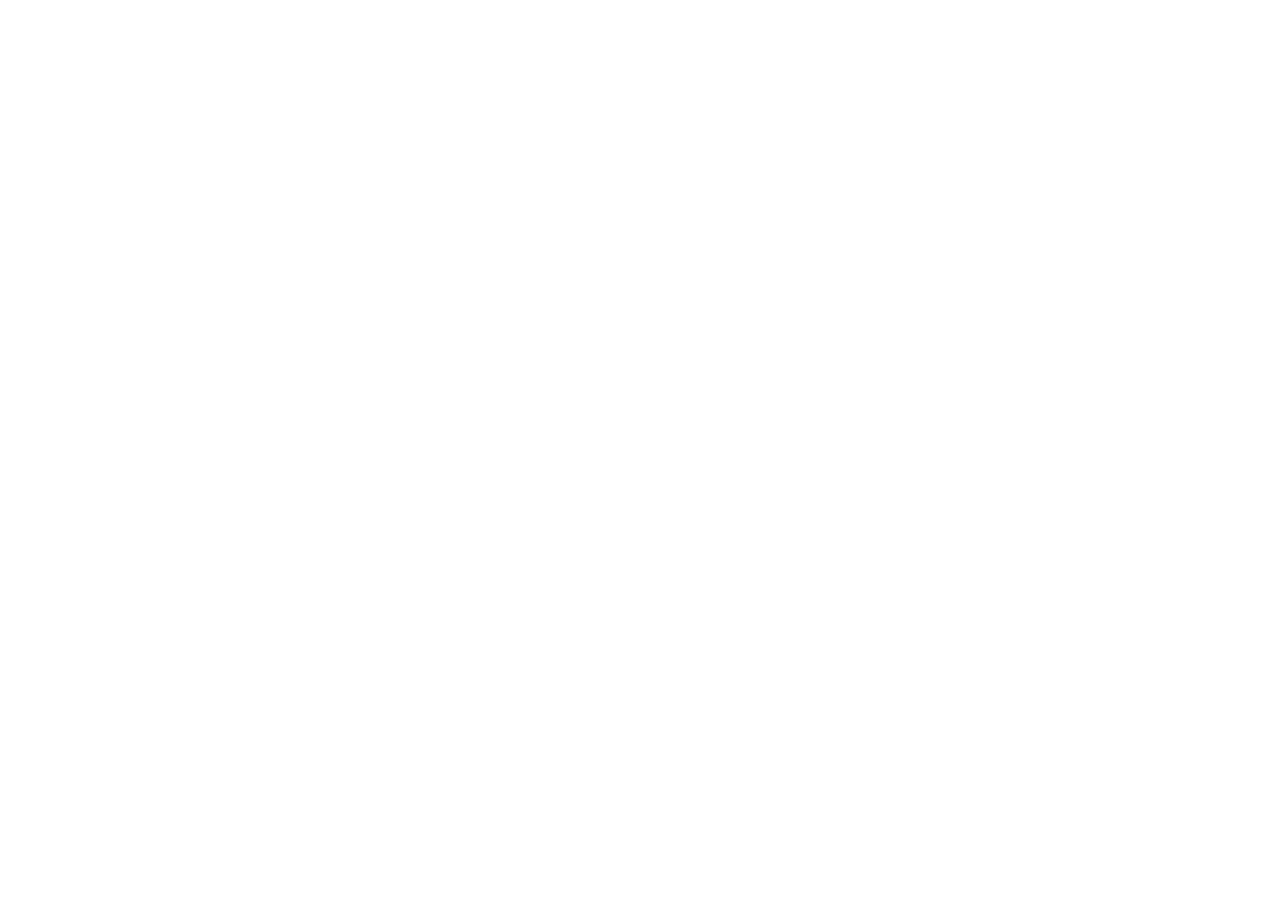
==== index.html @ 0e606dac "init commit" ====
<!DOCTYPE html>
<html lang="en">
  <head>
    <meta charset="UTF-8" />
    <meta name="viewport" content="width=device-width, initial-scale=1.0" />
    <link rel="stylesheet" href="./css/style.css" />
    <title>Book App</title>
  </head>
  <body></body>
</html>
---- css/style.css ----
html {
  box-sizing: border-box;
  scroll-behavior: smooth;
}

*,
*::after,
*::before {
  box-sizing: inherit;
}

ul,
ol {
  padding: 0;
}

body,
h1,
h2,
h3,
h4,
h5,
h6,
p,
ul[class],
ol[class],
li,
figure,
figcaption,
blockquote,
dl,
dd {
  margin: 0;
}

ul[class] {
  list-style: none;
}

img {
  max-width: 100%;
  display: block;
}

input,
button,
textarea,
select {
  font: inherit;
}

html,
body {
  height: 100%;
  width: 100%;
}

body {
  background-color: white;
}
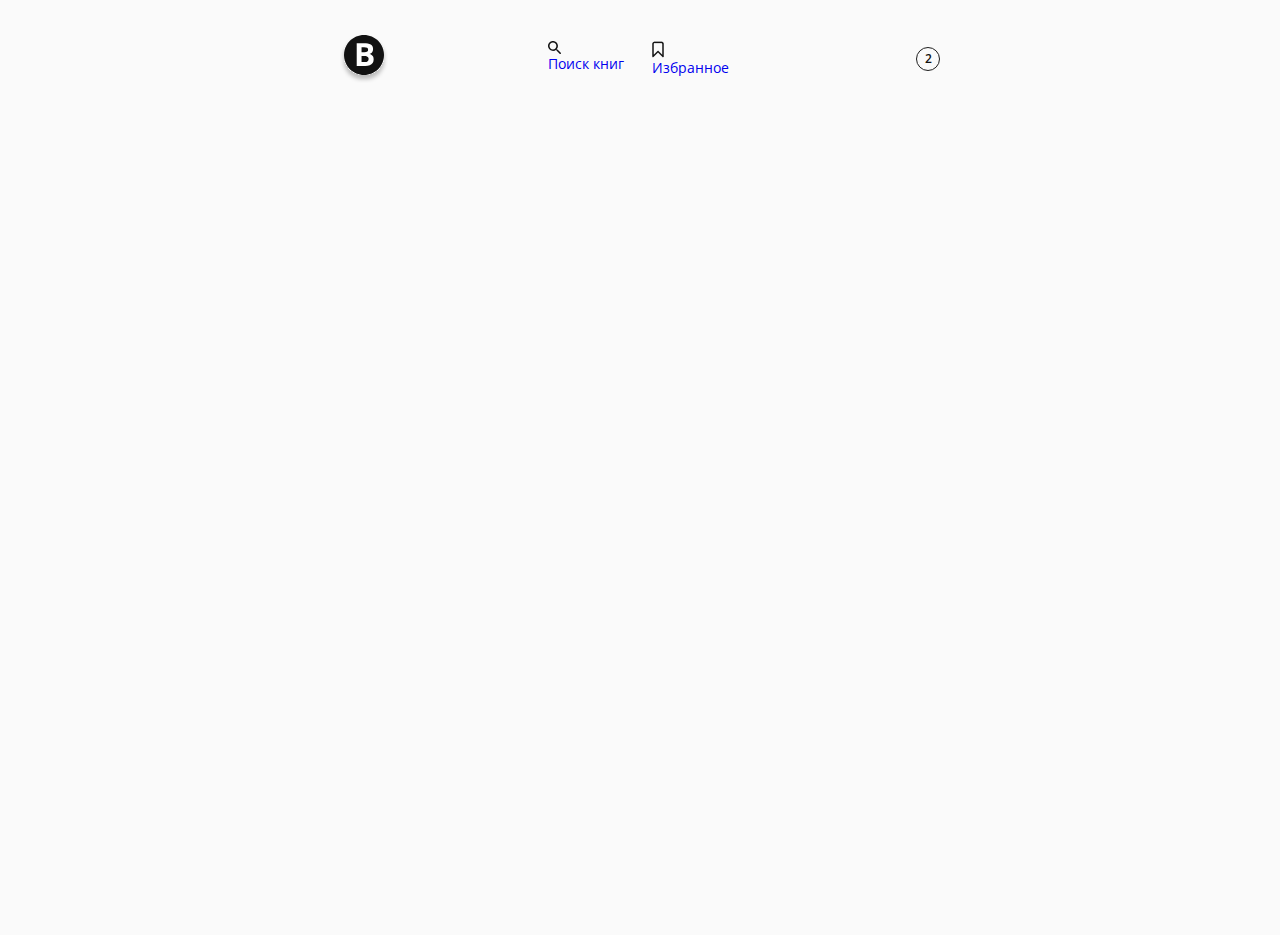
==== commit c8a39cde: "feat: add header" ====
--- a/index.html
+++ b/index.html
@@ -4,7 +4,43 @@
     <meta charset="UTF-8" />
     <meta name="viewport" content="width=device-width, initial-scale=1.0" />
     <link rel="stylesheet" href="./css/style.css" />
+    <link rel="preconnect" href="https://fonts.googleapis.com" />
+    <link rel="preconnect" href="https://fonts.gstatic.com" crossorigin />
+    <link
+      href="https://fonts.googleapis.com/css2?family=Open+Sans:wght@300;400;600;700&display=swap"
+      rel="stylesheet"
+    />
     <title>Book App</title>
   </head>
-  <body></body>
+  <body>
+    <header class="header">
+      <div class="container">
+        <div class="header__top-inner">
+          <a class="logo" href="#">
+            <img class="logo__img" src="./assets/images/logo.svg" alt="logo" />
+          </a>
+          <nav class="menu">
+            <ul class="menu__list">
+              <li class="menu__list-item">
+                <a href="#"><img class="menu__list-icon" src="./assets/images/search-icon.svg" /> Поиск книг</a>
+              </li>
+              <li class="menu__list-item">
+                <a href="#"><img class="menu__list-icon" src="./assets/images/bookmate-icon.png" /> Избранное</a>
+              </li>
+            </ul>
+          </nav>
+          <div class="circle">
+            <span class="circle-value">2</span>
+          </div>
+        </div>
+      </div>
+    </header>
+
+    <section class="search">
+      <div class="container"></div>
+    </section>
+    <section class="books">
+      <div class="container"></div>
+    </section>
+  </body>
 </html>
--- a/css/style.css
+++ b/css/style.css
@@ -49,12 +49,89 @@
   font: inherit;
 }
 
+a:visited {
+  color: inherit;
+}
+
 html,
 body {
   height: 100%;
   width: 100%;
 }
 
+:root {
+  --color-white: #fafafa;
+  --color-gray: #dedede;
+  --color-black: #1e1e1e;
+  --color-black-font: #121212;
+  --main-font: 'Open sans', sans-serif;
+}
+
 body {
-  background-color: white;
+  background-color: var(--color-white);
+  font-family: var(--main-font);
+  min-width: 320px;
+  overflow-x: hidden;
 }
+
+.container {
+  max-width: 600px;
+  margin: 0 auto;
+}
+
+.header {
+  margin-top: 35px;
+}
+
+.header__top-inner {
+  display: flex;
+  align-items: center;
+  justify-content: space-between;
+}
+
+.menu {
+  display: flex;
+}
+
+.menu__list {
+  display: flex;
+  align-self: center;
+  color: var(--color-black-font);
+  list-style: none;
+  font-size: 14px;
+  font-style: normal;
+  font-weight: 400;
+  line-height: 20px;
+  letter-spacing: 0.1px;
+}
+
+.menu__list-item {
+  margin-right: 27px;
+}
+
+.menu__list-item a {
+  text-decoration: none;
+}
+
+.menu__list-item:hover {
+  text-shadow: 0px 4px 4px 0px rgba(0, 0, 0, 0.25);
+  font-weight: 700;
+}
+
+.circle {
+  width: 24px;
+  height: 24px;
+  border-radius: 50%;
+  border: 1px solid var(--color-black);
+  display: flex;
+  justify-content: center;
+  align-items: center;
+}
+
+.circle-value {
+  color: var(--color-black-font);
+  font-size: 12px;
+  font-style: normal;
+  font-weight: 600;
+  line-height: 32px;
+}
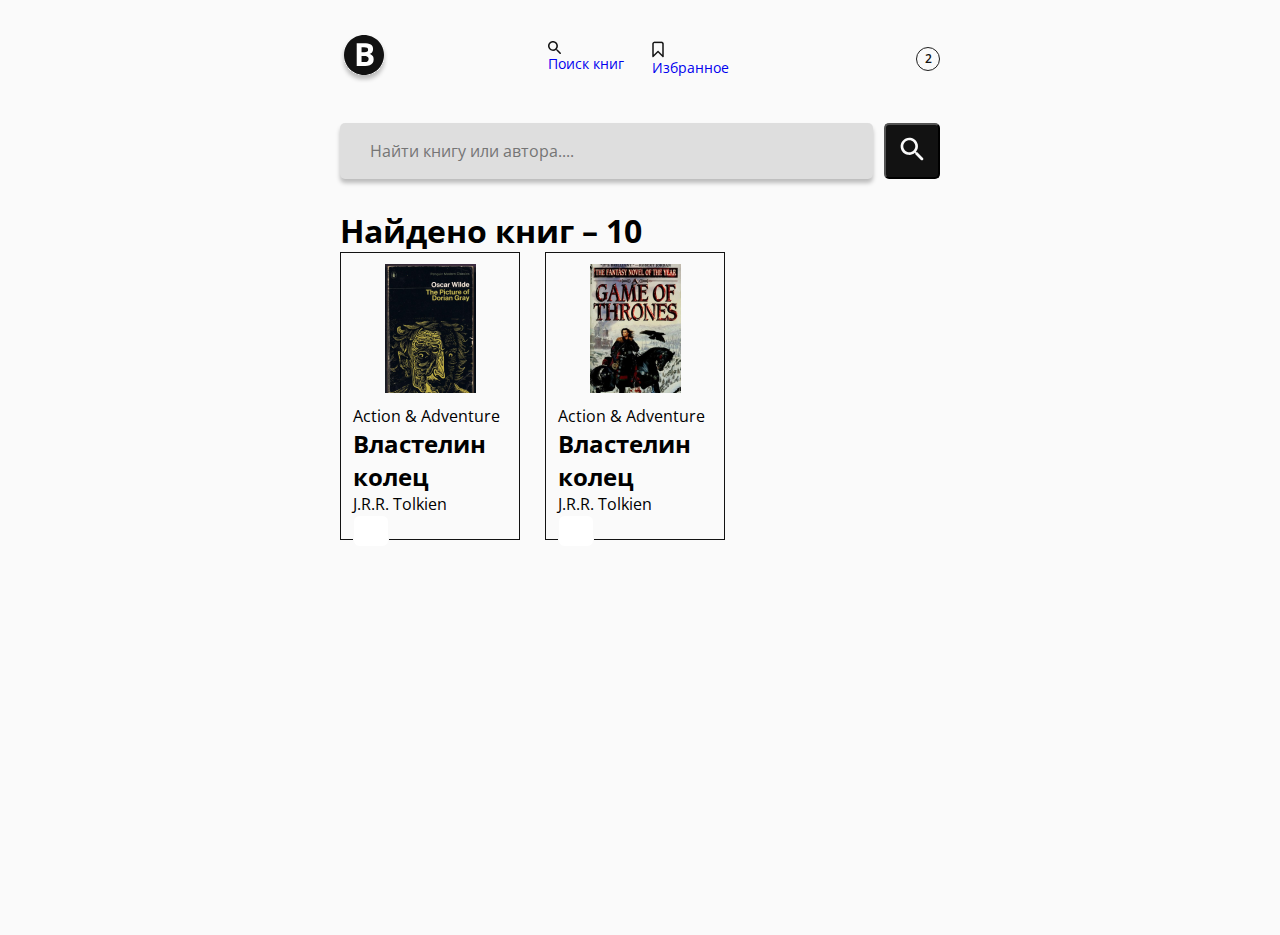
==== commit c4532d9e: "feat: add search section, add section with books cards" ====
--- a/index.html
+++ b/index.html
@@ -22,7 +22,7 @@
           <nav class="menu">
             <ul class="menu__list">
               <li class="menu__list-item">
-                <a href="#"><img class="menu__list-icon" src="./assets/images/search-icon.svg" /> Поиск книг</a>
+                <img class="menu__list-icon" src="./assets/images/search-icon.svg" /><a href="#"> Поиск книг</a>
               </li>
               <li class="menu__list-item">
                 <a href="#"><img class="menu__list-icon" src="./assets/images/bookmate-icon.png" /> Избранное</a>
@@ -37,10 +37,65 @@
     </header>
 
     <section class="search">
-      <div class="container"></div>
+      <div class="container">
+        <svg xmlns="http://www.w3.org/2000/svg" style="display: none">
+          <symbol id="icon-search" viewBox="0 0 32 32">
+            <path
+              d="M21.3021 19.2954H20.2488L19.8754 18.9354C21.4754 17.0688 22.3021 14.5221 21.8488 11.8154C21.2221 8.10876 18.1287 5.14876 14.3954 4.69543C8.75542 4.0021 4.00875 8.74876 4.70208 14.3888C5.15542 18.1221 8.11542 21.2154 11.8221 21.8421C14.5288 22.2954 17.0754 21.4688 18.9421 19.8688L19.3021 20.2421V21.2954L24.9688 26.9621C25.5154 27.5088 26.4088 27.5088 26.9554 26.9621C27.5021 26.4154 27.5021 25.5221 26.9554 24.9754L21.3021 19.2954ZM13.3021 19.2954C9.98208 19.2954 7.30208 16.6154 7.30208 13.2954C7.30208 9.97543 9.98208 7.29543 13.3021 7.29543C16.6221 7.29543 19.3021 9.97543 19.3021 13.2954C19.3021 16.6154 16.6221 19.2954 13.3021 19.2954Z"
+              fill="#FAFAFA"
+            />
+          </symbol>
+        </svg>
+        <div class="search-box">
+          <input type="text" placeholder="Найти книгу или автора...." />
+          <button class="icon-btn" type="button">
+            <svg class="icon-search">
+              <use xlink:href="#icon-search"></use>
+            </svg>
+          </button>
+        </div>
+      </div>
     </section>
+
     <section class="books">
-      <div class="container"></div>
+      <div class="container">
+        <div class="books-title">
+          <h1>Найдено книг – 10</h1>
+        </div>
+
+        <div class="books-cards">
+          <div class="book-card" data-category="1">
+            <div class="book-card__image">
+              <img class="card__image" src="./assets/images/books-1.png" alt="Название книги" />
+            </div>
+            <div class="book-card__details">
+              <p class="book-card__type">Action & Adventure</p>
+              <h2 class="book-card__title">Властелин колец</h2>
+              <p class="book-card__author">J.R.R. Tolkien</p>
+              <button class="book-card__bookmark">
+                <svg class="icon">
+                  <use xlink:href="#bookmark"></use>
+                </svg>
+              </button>
+            </div>
+          </div>
+          <div class="book-card" data-category="1">
+            <div class="book-card__image">
+              <img class="card__image" src="./assets/images/books-2.png" alt="Название книги" />
+            </div>
+            <div class="book-card__details">
+              <p class="book-card__type">Action & Adventure</p>
+              <h2 class="book-card__title">Властелин колец</h2>
+              <p class="book-card__author">J.R.R. Tolkien</p>
+              <button class="book-card__bookmark">
+                <svg class="icon">
+                  <use xlink:href="#bookmark"></use>
+                </svg>
+              </button>
+            </div>
+          </div>
+        </div>
+      </div>
     </section>
   </body>
 </html>
--- a/css/style.css
+++ b/css/style.css
@@ -135,3 +135,78 @@
   font-weight: 600;
   line-height: 32px;
 }
+
+.search {
+  margin-top: 40px;
+}
+
+.search-box {
+  display: flex;
+}
+
+.search-box input[type='text'] {
+  width: 553px;
+  height: 56px;
+  padding-left: 30px;
+  box-sizing: border-box;
+  border: none;
+  outline: none;
+  border-radius: 5px;
+  background: #dedede;
+  box-shadow: 0px 4px 4px 0px rgba(0, 0, 0, 0.25);
+}
+
+.icon-btn {
+  margin-left: 11px;
+  background-color: #121212;
+  border-radius: 5px;
+  width: 56px;
+  height: 56px;
+  flex-shrink: 0;
+}
+
+.icon-search {
+  width: 32px;
+  height: 32px;
+}
+
+.books {
+  margin-top: 30px;
+}
+
+.books-cards {
+  display: flex;
+}
+
+.books-cards > * {
+  margin-right: 25px;
+}
+
+.book-card {
+  width: 180px;
+  height: 288px;
+  display: flex;
+  padding-bottom: 0px;
+  flex-direction: column;
+  align-items: center;
+  gap: 12px;
+  flex-shrink: 0;
+  border: #121212 1px solid;
+}
+
+.book-card__image {
+  margin-top: 11px;
+}
+
+.book-card__details {
+  margin-left: 12px;
+  /* background-color: #121212; */
+}
+
+.book-card__bookmark {
+  width: 36px;
+  height: 32px;
+  border-radius: 6px;
+  border: 1px solid #fafafa;
+  background: #fff;
+}
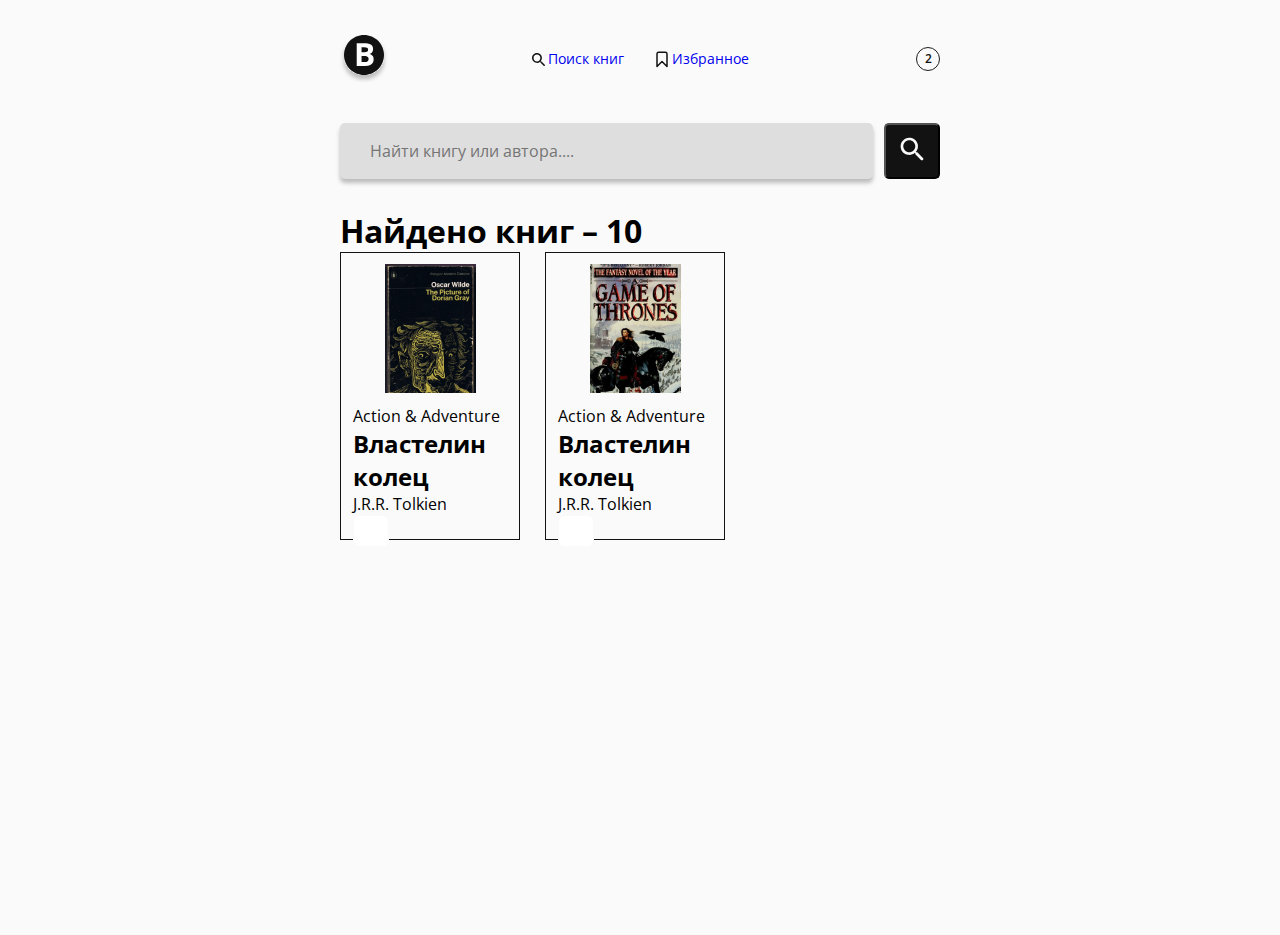
==== commit 02abf902: "fix: fix menu icons position" ====
--- a/index.html
+++ b/index.html
@@ -14,18 +14,42 @@
   </head>
   <body>
     <header class="header">
+      <svg xmlns="http://www.w3.org/2000/svg" style="display: none">
+        <symbol id="icon-search-small" viewBox="0 0 20 20">
+          <path
+            d="M13.5323 12.3836H12.9299L12.7164 12.1778C13.6314 11.1109 14.1042 9.65526 13.845 8.1082C13.4866 5.98956 11.7175 4.2977 9.58232 4.03858C6.35675 3.64229 3.64208 6.35537 4.0386 9.57905C4.29787 11.7129 5.99073 13.481 8.11061 13.8392C9.65858 14.0983 11.115 13.6258 12.1826 12.7113L12.3885 12.9247V13.5267L15.6293 16.7657C15.942 17.0781 16.4529 17.0781 16.7655 16.7657C17.0782 16.4532 17.0782 15.9426 16.7655 15.6301L13.5323 12.3836ZM8.95703 12.3836C7.05829 12.3836 5.52557 10.8518 5.52557 8.95413C5.52557 7.0565 7.05829 5.52468 8.95703 5.52468C10.8558 5.52468 12.3885 7.0565 12.3885 8.95413C12.3885 10.8518 10.8558 12.3836 8.95703 12.3836Z"
+            fill="#121212"
+          />
+        </symbol>
+      </svg>
+
+      <svg xmlns="http://www.w3.org/2000/svg" style="display: none">
+        <symbol id="icon-bookmate" viewBox="0 0 20 20">
+          <path
+            d="M5 5.00001C5 4.07954 5.74619 3.33334 6.66667 3.33334H13.3333C14.2538 3.33334 15 4.07954 15 5.00001V17.5L10 12.5L5 17.5V5.00001Z"
+            stroke="#121212"
+            stroke-width="1.5"
+            stroke-linecap="round"
+            stroke-linejoin="round"
+            fill="none"
+          />
+        </symbol>
+      </svg>
+
       <div class="container">
         <div class="header__top-inner">
           <a class="logo" href="#">
             <img class="logo__img" src="./assets/images/logo.svg" alt="logo" />
           </a>
+
           <nav class="menu">
             <ul class="menu__list">
               <li class="menu__list-item">
-                <img class="menu__list-icon" src="./assets/images/search-icon.svg" /><a href="#"> Поиск книг</a>
+                <svg class="icon-search-small"><use xlink:href="#icon-search-small"></use></svg
+                ><a href="#">Поиск книг</a>
               </li>
               <li class="menu__list-item">
-                <a href="#"><img class="menu__list-icon" src="./assets/images/bookmate-icon.png" /> Избранное</a>
+                <svg class="icon-bookmate"><use xlink:href="#icon-bookmate"></use></svg><a href="#">Избранное</a>
               </li>
             </ul>
           </nav>
--- a/css/style.css
+++ b/css/style.css
@@ -105,8 +105,18 @@
   letter-spacing: 0.1px;
 }
 
+.icon-search-small,
+.icon-bookmate {
+  width: 20px;
+  height: 20px;
+  flex-shrink: 0;
+}
+
 .menu__list-item {
   margin-right: 27px;
+  display: flex;
+  align-items: center;
+  justify-content: left;
 }
 
 .menu__list-item a {
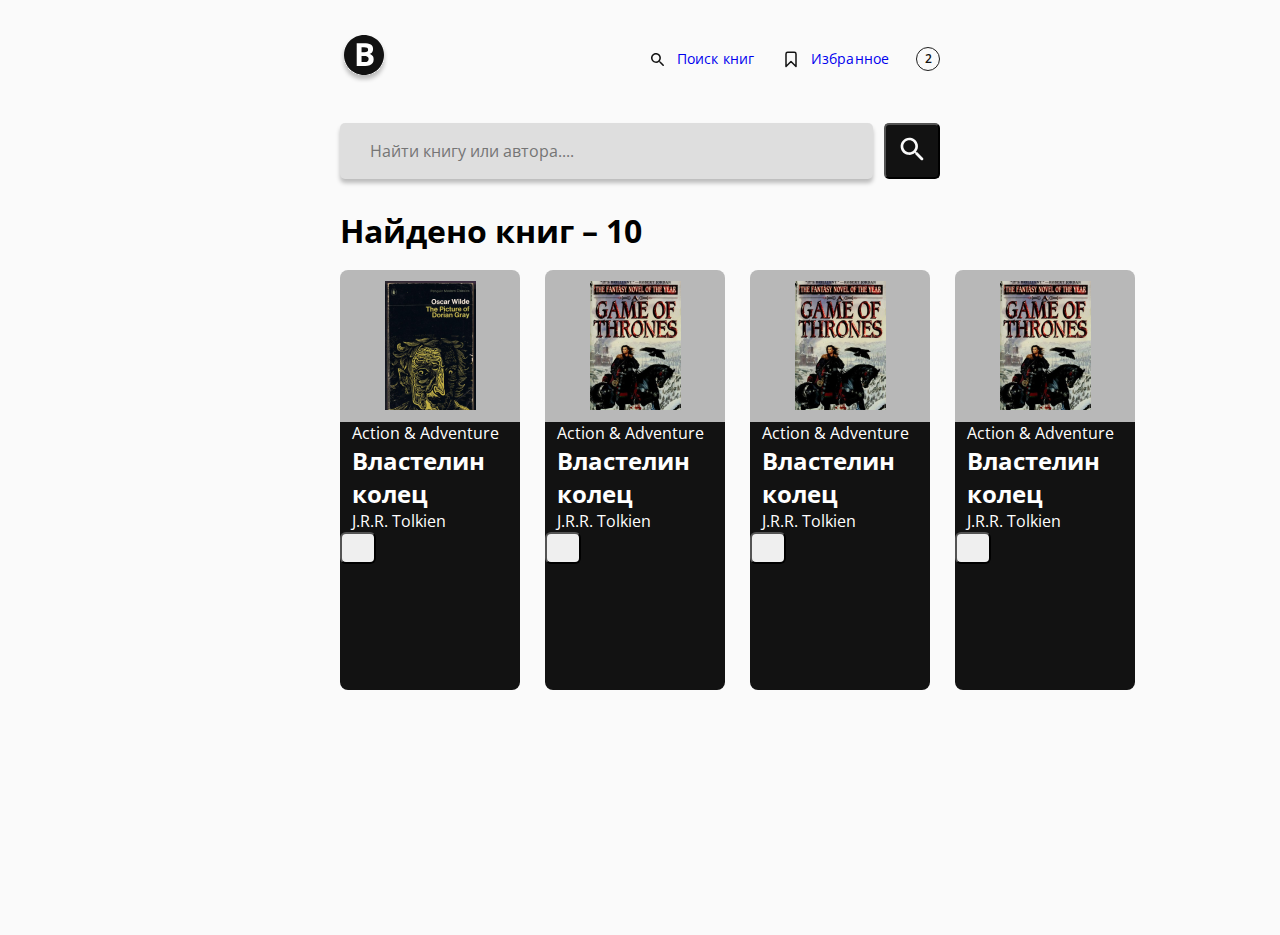
==== commit 074f7069: "fix: header menu, cards desciption layout" ====
--- a/index.html
+++ b/index.html
@@ -41,20 +41,21 @@
           <a class="logo" href="#">
             <img class="logo__img" src="./assets/images/logo.svg" alt="logo" />
           </a>
-
-          <nav class="menu">
-            <ul class="menu__list">
-              <li class="menu__list-item">
-                <svg class="icon-search-small"><use xlink:href="#icon-search-small"></use></svg
-                ><a href="#">Поиск книг</a>
-              </li>
-              <li class="menu__list-item">
-                <svg class="icon-bookmate"><use xlink:href="#icon-bookmate"></use></svg><a href="#">Избранное</a>
-              </li>
-            </ul>
-          </nav>
-          <div class="circle">
-            <span class="circle-value">2</span>
+          <div class="header__top-menu">
+            <nav class="menu">
+              <ul class="menu__list">
+                <li class="menu__list-item">
+                  <svg class="icon-search-small"><use xlink:href="#icon-search-small"></use></svg
+                  ><a href="#">Поиск книг</a>
+                </li>
+                <li class="menu__list-item">
+                  <svg class="icon-bookmate"><use xlink:href="#icon-bookmate"></use></svg><a href="#">Избранное</a>
+                </li>
+              </ul>
+            </nav>
+            <div class="circle">
+              <span class="circle-value">2</span>
+            </div>
           </div>
         </div>
       </div>
@@ -118,6 +119,36 @@
               </button>
             </div>
           </div>
+          <div class="book-card" data-category="1">
+            <div class="book-card__image">
+              <img class="card__image" src="./assets/images/books-2.png" alt="Название книги" />
+            </div>
+            <div class="book-card__details">
+              <p class="book-card__type">Action & Adventure</p>
+              <h2 class="book-card__title">Властелин колец</h2>
+              <p class="book-card__author">J.R.R. Tolkien</p>
+              <button class="book-card__bookmark">
+                <svg class="icon">
+                  <use xlink:href="#bookmark"></use>
+                </svg>
+              </button>
+            </div>
+          </div>
+          <div class="book-card" data-category="1">
+            <div class="book-card__image">
+              <img class="card__image" src="./assets/images/books-2.png" alt="Название книги" />
+            </div>
+            <div class="book-card__details">
+              <p class="book-card__type">Action & Adventure</p>
+              <h2 class="book-card__title">Властелин колец</h2>
+              <p class="book-card__author">J.R.R. Tolkien</p>
+              <button class="book-card__bookmark">
+                <svg class="icon">
+                  <use xlink:href="#bookmark"></use>
+                </svg>
+              </button>
+            </div>
+          </div>
         </div>
       </div>
     </section>
--- a/css/style.css
+++ b/css/style.css
@@ -63,6 +63,7 @@
   --color-white: #fafafa;
   --color-gray: #dedede;
   --color-black: #1e1e1e;
+  --color-dark-gray: #b8b8b8;
   --color-black-font: #121212;
   --main-font: 'Open sans', sans-serif;
 }
@@ -89,8 +90,14 @@
   justify-content: space-between;
 }
 
+.header__top-menu {
+  display: flex;
+  justify-content: end;
+}
+
 .menu {
   display: flex;
+  justify-content: end;
 }
 
 .menu__list {
@@ -110,6 +117,7 @@
   width: 20px;
   height: 20px;
   flex-shrink: 0;
+  margin-right: 10px;
 }
 
 .menu__list-item {
@@ -123,9 +131,9 @@
   text-decoration: none;
 }
 
-.menu__list-item:hover {
+.menu__list-item a:hover {
   text-shadow: 0px 4px 4px 0px rgba(0, 0, 0, 0.25);
-  font-weight: 700;
+  /* font-weight: 700; */
 }
 
 .circle {
@@ -185,7 +193,9 @@
 }
 
 .books-cards {
-  display: flex;
+  margin-top: 18px;
+  display: flex;
+  /* flex-wrap: wrap; */
 }
 
 .books-cards > * {
@@ -201,7 +211,9 @@
   align-items: center;
   gap: 12px;
   flex-shrink: 0;
-  border: #121212 1px solid;
+  background-color: var(--color-dark-gray);
+  /* border: #121212 1px solid; */
+  border-radius: 8px;
 }
 
 .book-card__image {
@@ -209,14 +221,24 @@
 }
 
 .book-card__details {
-  margin-left: 12px;
-  /* background-color: #121212; */
+  /* margin-left: 12px; */
+  color: white;
+  background-color: #121212;
+  border-radius: 0 0 8px 8px;
 }
 
 .book-card__bookmark {
   width: 36px;
   height: 32px;
   border-radius: 6px;
-  border: 1px solid #fafafa;
-  background: #fff;
-}
+  /* border: 1px solid #fafafa; */
+  /* background: #fff; */
+}
+
+.book-card__details p {
+  margin-left: 12px;
+}
+
+.book-card__details h2 {
+  margin-left: 12px;
+}
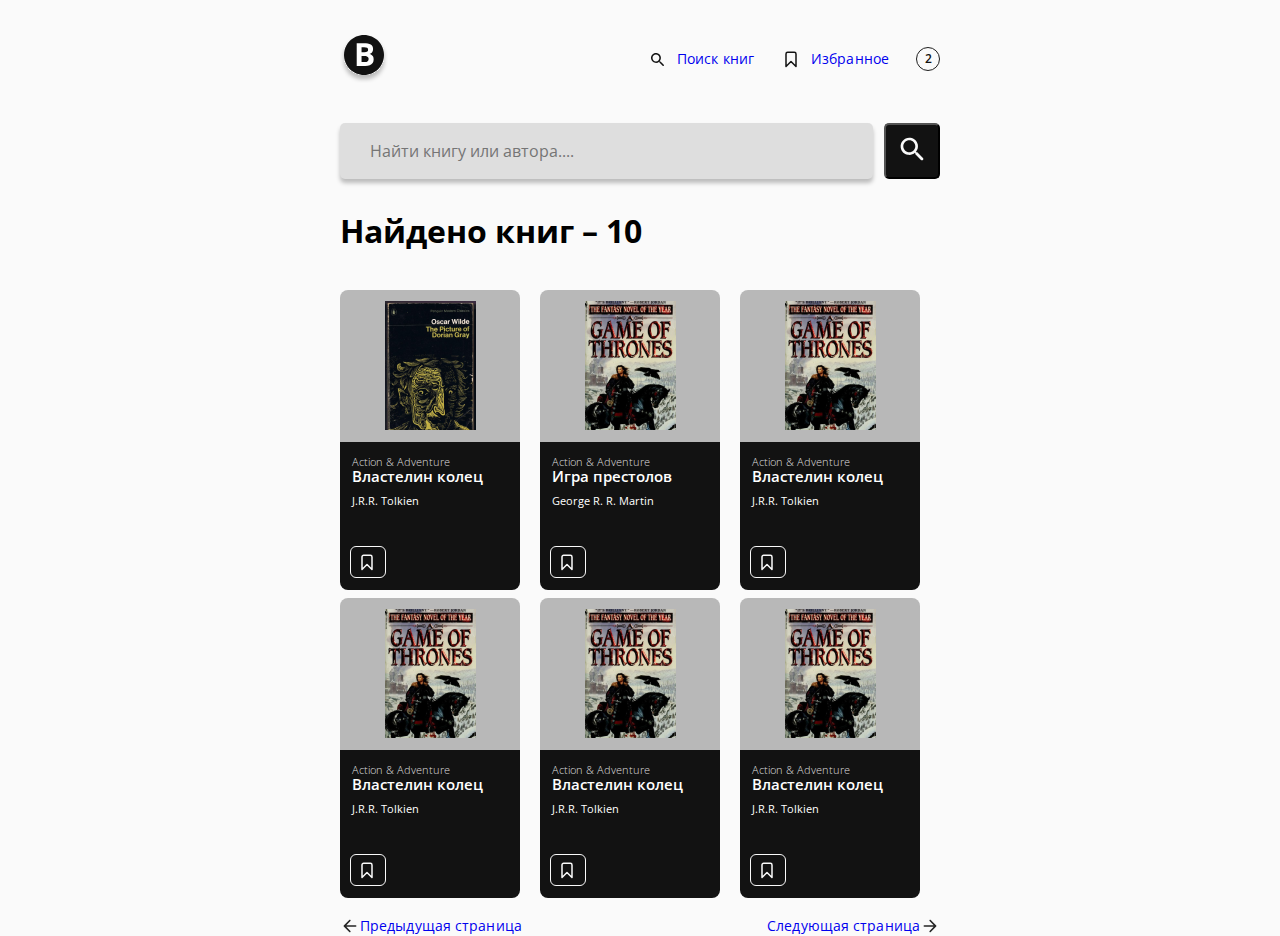
==== commit 4021c703: "feat: add cards layout, fix: icon button, add pagination" ====
--- a/index.html
+++ b/index.html
@@ -98,9 +98,20 @@
               <h2 class="book-card__title">Властелин колец</h2>
               <p class="book-card__author">J.R.R. Tolkien</p>
               <button class="book-card__bookmark">
-                <svg class="icon">
-                  <use xlink:href="#bookmark"></use>
-                </svg>
+                <img src="./assets/images/favorite-white.svg" alt="" />
+              </button>
+            </div>
+          </div>
+          <div class="book-card" data-category="1">
+            <div class="book-card__image">
+              <img class="card__image" src="./assets/images/books-2.png" alt="Название книги" />
+            </div>
+            <div class="book-card__details">
+              <p class="book-card__type">Action & Adventure</p>
+              <h2 class="book-card__title">Игра престолов</h2>
+              <p class="book-card__author">George R. R. Martin</p>
+              <button class="book-card__bookmark">
+                <img src="./assets/images/favorite-white.svg" alt="" />
               </button>
             </div>
           </div>
@@ -113,9 +124,7 @@
               <h2 class="book-card__title">Властелин колец</h2>
               <p class="book-card__author">J.R.R. Tolkien</p>
               <button class="book-card__bookmark">
-                <svg class="icon">
-                  <use xlink:href="#bookmark"></use>
-                </svg>
+                <img src="./assets/images/favorite-white.svg" alt="" />
               </button>
             </div>
           </div>
@@ -128,9 +137,7 @@
               <h2 class="book-card__title">Властелин колец</h2>
               <p class="book-card__author">J.R.R. Tolkien</p>
               <button class="book-card__bookmark">
-                <svg class="icon">
-                  <use xlink:href="#bookmark"></use>
-                </svg>
+                <img src="./assets/images/favorite-white.svg" alt="" />
               </button>
             </div>
           </div>
@@ -143,12 +150,31 @@
               <h2 class="book-card__title">Властелин колец</h2>
               <p class="book-card__author">J.R.R. Tolkien</p>
               <button class="book-card__bookmark">
-                <svg class="icon">
-                  <use xlink:href="#bookmark"></use>
-                </svg>
+                <img src="./assets/images/favorite-white.svg" alt="" />
               </button>
             </div>
           </div>
+          <div class="book-card" data-category="1">
+            <div class="book-card__image">
+              <img class="card__image" src="./assets/images/books-2.png" alt="Название книги" />
+            </div>
+            <div class="book-card__details">
+              <p class="book-card__type">Action & Adventure</p>
+              <h2 class="book-card__title">Властелин колец</h2>
+              <p class="book-card__author">J.R.R. Tolkien</p>
+              <button class="book-card__bookmark">
+                <img src="./assets/images/favorite-white.svg" alt="" />
+              </button>
+            </div>
+          </div>
+        </div>
+        <div class="pagination">
+          <a href="#" class="prev">
+            <img src="./assets/images/arrow_back.svg" alt="arrow back" /> Предыдущая страница
+          </a>
+          <a href="#" class="next">
+            Следующая страница <img src="./assets/images/arrow_farwd.svg" alt="arrow farwd" />
+          </a>
         </div>
       </div>
     </section>
--- a/css/style.css
+++ b/css/style.css
@@ -195,11 +195,12 @@
 .books-cards {
   margin-top: 18px;
   display: flex;
-  /* flex-wrap: wrap; */
+  flex-wrap: wrap;
 }
 
 .books-cards > * {
-  margin-right: 25px;
+  margin-right: 20px;
+  margin-top: 20px;
 }
 
 .book-card {
@@ -212,7 +213,6 @@
   gap: 12px;
   flex-shrink: 0;
   background-color: var(--color-dark-gray);
-  /* border: #121212 1px solid; */
   border-radius: 8px;
 }
 
@@ -222,6 +222,7 @@
 
 .book-card__details {
   /* margin-left: 12px; */
+  width: 180px;
   color: white;
   background-color: #121212;
   border-radius: 0 0 8px 8px;
@@ -230,9 +231,12 @@
 .book-card__bookmark {
   width: 36px;
   height: 32px;
+  margin-left: 10px;
+  margin-top: 38px;
+  margin-bottom: 12px;
   border-radius: 6px;
-  /* border: 1px solid #fafafa; */
-  /* background: #fff; */
+  background-color: #121212;
+  border: 1px solid #fafafa;
 }
 
 .book-card__details p {
@@ -242,3 +246,62 @@
 .book-card__details h2 {
   margin-left: 12px;
 }
+
+.icon svg {
+  height: 20px;
+  width: 20px;
+}
+
+.book-card__type {
+  margin-top: 12px;
+  color: #dedede;
+  font-size: 10.855px;
+  font-weight: 300;
+  line-height: normal;
+}
+
+.book-card__title {
+  font-size: 15.389px;
+  font-weight: 600;
+  line-height: 103.682%; /* 15.956px */
+}
+
+.book-card__author {
+  margin-top: 8px;
+  font-size: 10.992px;
+  font-weight: 400;
+}
+
+.pagination {
+  display: flex;
+  justify-content: space-between;
+  align-items: center;
+  margin-top: 30px;
+}
+
+.prev {
+  display: flex;
+  align-items: center;
+  text-decoration: none;
+  font-size: 14px;
+  font-style: normal;
+  font-weight: 400;
+  line-height: 20px; /* 142.857% */
+  letter-spacing: 0.1px;
+}
+
+.next {
+  display: flex;
+  align-items: center;
+  text-decoration: none;
+  text-align: right;
+  font-size: 14px;
+  font-weight: 400;
+  line-height: 20px; /* 142.857% */
+  letter-spacing: 0.1px;
+}
+
+.prev i,
+.next i {
+  margin-right: 10px;
+}
